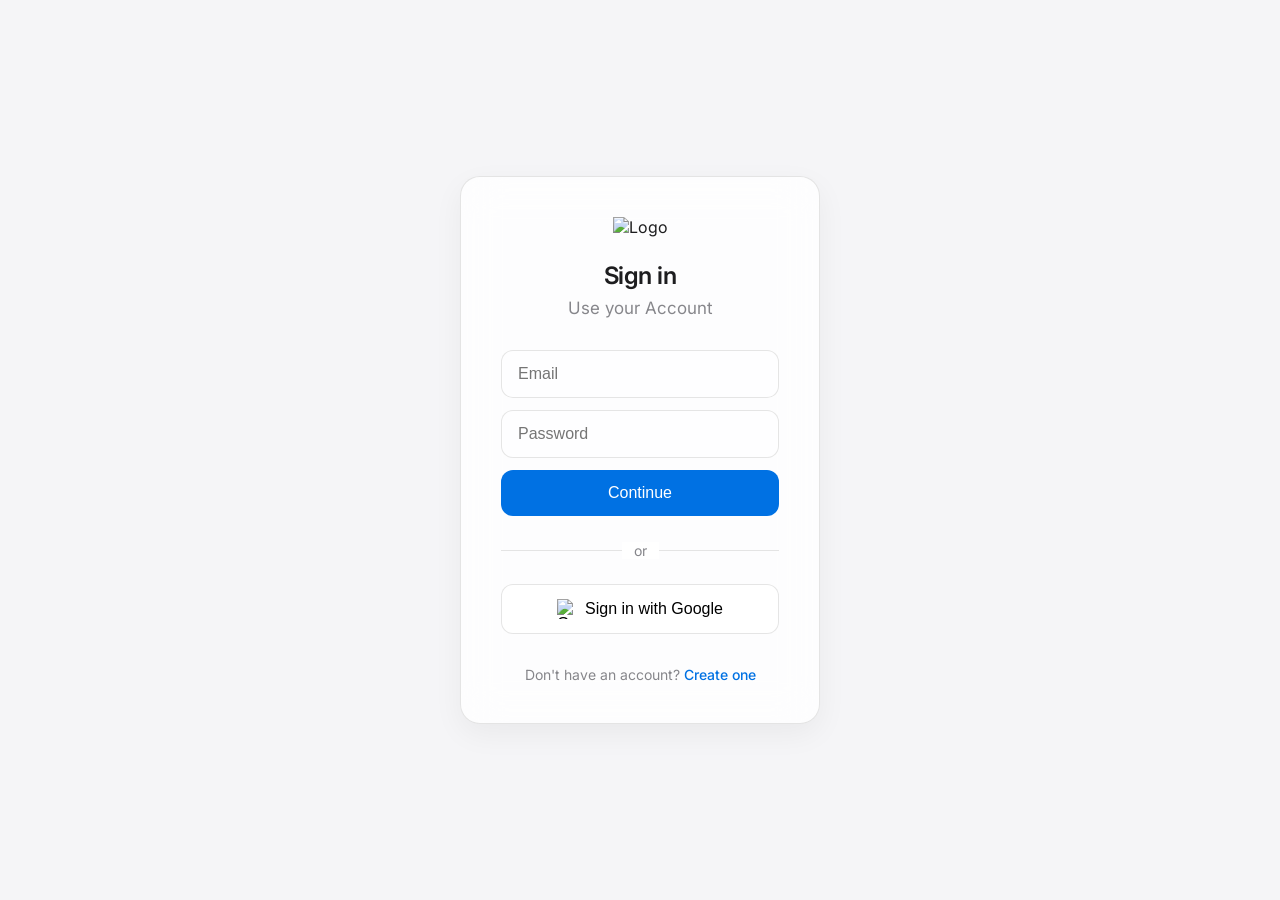
==== index.html @ cf865dab "Initial commit: Apple-style login system" ====
<!DOCTYPE html>
<html lang="en">
<head>
    <meta charset="UTF-8">
    <meta name="viewport" content="width=device-width, initial-scale=1.0">
    <title>Login | World</title>
    <link rel="stylesheet" href="style.css">
    <!-- Google Fonts: Inter -->
    <link rel="preconnect" href="https://fonts.googleapis.com">
    <link rel="preconnect" href="https://fonts.gstatic.com" crossorigin>
    <link href="https://fonts.googleapis.com/css2?family=Inter:wght@300;400;500;600;700&display=swap" rel="stylesheet">
</head>
<body>
    <div id="app">
        <!-- Login Screen -->
        <section id="login-view" class="view active">
            <div class="card">
                <div class="logo-container">
                    <img src="https://img.icons8.com/ios-filled/100/000000/apple-logo.png" alt="Logo" class="logo">
                </div>
                <h1>Sign in</h1>
                <p class="subtitle">Use your Account</p>

                <form id="login-form">
                    <div class="input-group">
                        <input type="email" id="login-email" placeholder="Email" required>
                    </div>
                    <div class="input-group">
                        <input type="password" id="login-password" placeholder="Password" required>
                    </div>
                    
                    <button type="submit" class="btn btn-primary">Continue</button>
                    
                    <div class="divider">
                        <span>or</span>
                    </div>

                    <button type="button" class="btn btn-google">
                        <img src="https://img.icons8.com/color/48/000000/google-logo.png" alt="Google">
                        Sign in with Google
                    </button>
                </form>

                <div class="footer-links">
                    <p>Don't have an account? <a href="#" id="go-to-signup">Create one</a></p>
                </div>
            </div>
        </section>

        <!-- Signup Screen -->
        <section id="signup-view" class="view">
            <div class="card">
                <h1>Create Account</h1>
                <p class="subtitle">Join our community today</p>

                <form id="signup-form">
                    <div class="input-group">
                        <input type="text" id="signup-name" placeholder="Full Name" required>
                    </div>
                    <div class="input-group">
                        <input type="email" id="signup-email" placeholder="Email" required>
                    </div>
                    <div class="input-group">
                        <input type="password" id="signup-password" placeholder="Password" required>
                    </div>
                    
                    <button type="submit" class="btn btn-primary">Create Account</button>
                </form>

                <div class="footer-links">
                    <p>Already have an account? <a href="#" id="go-to-login">Sign in</a></p>
                </div>
            </div>
        </section>

        <!-- Welcome Screen -->
        <section id="welcome-view" class="view">
            <div class="welcome-container">
                <h1 class="welcome-text">Hello World + <span id="user-name-display">User</span></h1>
                <p class="welcome-subtext">Welcome back to your elegant dashboard.</p>
                <button type="button" id="logout-btn" class="btn btn-secondary">Sign out</button>
            </div>
        </section>
    </div>

    <script src="main.js"></script>
</body>
</html>
---- style.css ----
:root {
    --apple-bg: #f5f5f7;
    --apple-primary: #0071e3;
    --apple-primary-hover: #0077ed;
    --apple-text: #1d1d1f;
    --apple-secondary-text: #86868b;
    --apple-card-bg: rgba(255, 255, 255, 0.82);
    --apple-border: rgba(0, 0, 0, 0.1);
    --apple-shadow: 0 10px 30px rgba(0, 0, 0, 0.05);
}

* {
    margin: 0;
    padding: 0;
    box-sizing: border-box;
}

body {
    font-family: 'Inter', -apple-system, BlinkMacSystemFont, sans-serif;
    background-color: var(--apple-bg);
    color: var(--apple-text);
    display: flex;
    justify-content: center;
    align-items: center;
    min-height: 100vh;
    overflow-x: hidden;
}

#app {
    width: 100%;
    max-width: 400px;
    position: relative;
    padding: 20px;
}

.view {
    display: none;
    opacity: 0;
    transform: translateY(10px);
    transition: opacity 0.4s ease, transform 0.4s ease;
}

.view.active {
    display: block;
    opacity: 1;
    transform: translateY(0);
}

.card {
    background-color: var(--apple-card-bg);
    backdrop-filter: blur(20px);
    -webkit-backdrop-filter: blur(20px);
    border: 1px solid var(--apple-border);
    border-radius: 20px;
    padding: 40px;
    box-shadow: var(--apple-shadow);
    text-align: center;
}

.logo-container {
    margin-bottom: 24px;
}

.logo {
    width: 32px;
    height: 32px;
}

h1 {
    font-size: 24px;
    font-weight: 600;
    margin-bottom: 8px;
    letter-spacing: -0.5px;
}

.subtitle {
    color: var(--apple-secondary-text);
    font-size: 17px;
    margin-bottom: 32px;
}

.input-group {
    margin-bottom: 12px;
}

input {
    width: 100%;
    padding: 14px 16px;
    border-radius: 12px;
    border: 1px solid var(--apple-border);
    background-color: rgba(255, 255, 255, 0.5);
    font-size: 16px;
    transition: border-color 0.2s ease, background-color 0.2s ease;
}

input:focus {
    outline: none;
    border-color: var(--apple-primary);
    background-color: #fff;
}

.btn {
    width: 100%;
    padding: 14px;
    border-radius: 12px;
    font-size: 16px;
    font-weight: 500;
    cursor: pointer;
    transition: all 0.2s ease;
    border: none;
    display: flex;
    align-items: center;
    justify-content: center;
    gap: 8px;
    margin-top: 10px;
}

.btn-primary {
    background-color: var(--apple-primary);
    color: white;
}

.btn-primary:hover {
    background-color: var(--apple-primary-hover);
}

.btn-secondary {
    background-color: transparent;
    border: 1px solid var(--apple-primary);
    color: var(--apple-primary);
}

.btn-secondary:hover {
    background-color: rgba(0, 113, 227, 0.05);
}

.btn-google {
    background-color: #fff;
    border: 1px solid var(--apple-border);
    color: #000;
}

.btn-google img {
    width: 20px;
    height: 20px;
}

.btn-google:hover {
    background-color: #f5f5f7;
}

.divider {
    margin: 24px 0;
    position: relative;
    text-align: center;
}

.divider::before {
    content: '';
    position: absolute;
    top: 50%;
    left: 0;
    right: 0;
    height: 1px;
    background-color: var(--apple-border);
}

.divider span {
    position: relative;
    background-color: white;
    padding: 0 12px;
    color: var(--apple-secondary-text);
    font-size: 14px;
}

.footer-links {
    margin-top: 32px;
    font-size: 14px;
    color: var(--apple-secondary-text);
}

.footer-links a {
    color: var(--apple-primary);
    text-decoration: none;
    font-weight: 500;
}

.footer-links a:hover {
    text-decoration: underline;
}

/* Welcome View */
.welcome-container {
    text-align: center;
    padding: 40px;
    animation: fadeIn 1s ease-out;
}

.welcome-text {
    font-size: 42px;
    font-weight: 700;
    margin-bottom: 16px;
    background: linear-gradient(135deg, #000 0%, #444 100%);
    -webkit-background-clip: text;
    -webkit-text-fill-color: transparent;
}

.welcome-subtext {
    color: var(--apple-secondary-text);
    font-size: 20px;
    margin-bottom: 32px;
}

@keyframes fadeIn {
    from { opacity: 0; transform: scale(0.95); }
    to { opacity: 1; transform: scale(1); }
}

/* Responsive adjustments */
@media (max-width: 480px) {
    .card {
        padding: 30px 20px;
    }
}
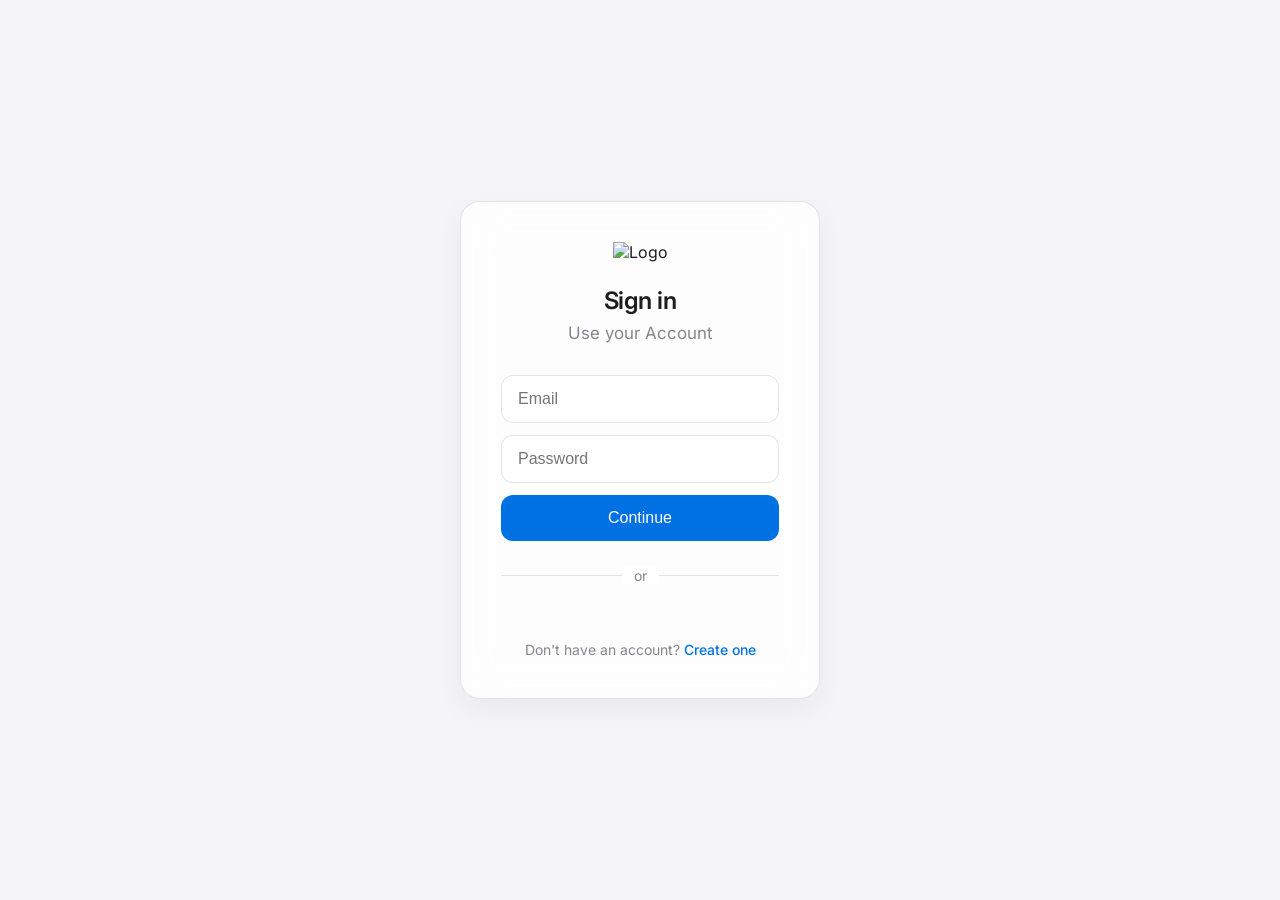
==== commit 2fc6b2f2: "Implement real Google OAuth using GSI" ====
--- a/index.html
+++ b/index.html
@@ -9,6 +9,8 @@
     <link rel="preconnect" href="https://fonts.googleapis.com">
     <link rel="preconnect" href="https://fonts.gstatic.com" crossorigin>
     <link href="https://fonts.googleapis.com/css2?family=Inter:wght@300;400;500;600;700&display=swap" rel="stylesheet">
+    <!-- Google Identity Services -->
+    <script src="https://accounts.google.com/gsi/client" async defer></script>
 </head>
 <body>
     <div id="app">
@@ -35,10 +37,21 @@
                         <span>or</span>
                     </div>
 
-                    <button type="button" class="btn btn-google">
-                        <img src="https://img.icons8.com/color/48/000000/google-logo.png" alt="Google">
-                        Sign in with Google
-                    </button>
+                    <!-- Real Google Login -->
+                    <div id="g_id_onload"
+                         data-client_id="266768397375-5mg3ssa1orhppov304fnk35uhtrejo8k.apps.googleusercontent.com"
+                         data-callback="handleCredentialResponse"
+                         data-auto_prompt="false">
+                    </div>
+                    <div class="g_id_signin"
+                         data-type="standard"
+                         data-size="large"
+                         data-theme="outline"
+                         data-text="sign_in_with"
+                         data-shape="rectangular"
+                         data-logo_alignment="left"
+                         style="display: flex; justify-content: center; margin-top: 16px;">
+                    </div>
                 </form>
 
                 <div class="footer-links">
@@ -76,8 +89,9 @@
         <!-- Welcome Screen -->
         <section id="welcome-view" class="view">
             <div class="welcome-container">
-                <h1 class="welcome-text">Hello World + <span id="user-name-display">User</span></h1>
+                <h1 class="welcome-text">Hello, <span id="user-name-display">User</span></h1>
                 <p class="welcome-subtext">Welcome back to your elegant dashboard.</p>
+                <a href="dotart.html" class="btn btn-primary" style="text-decoration:none;display:inline-flex;align-items:center;justify-content:center;margin-top:8px;">Open DotArt Maker →</a>
                 <button type="button" id="logout-btn" class="btn btn-secondary">Sign out</button>
             </div>
         </section>
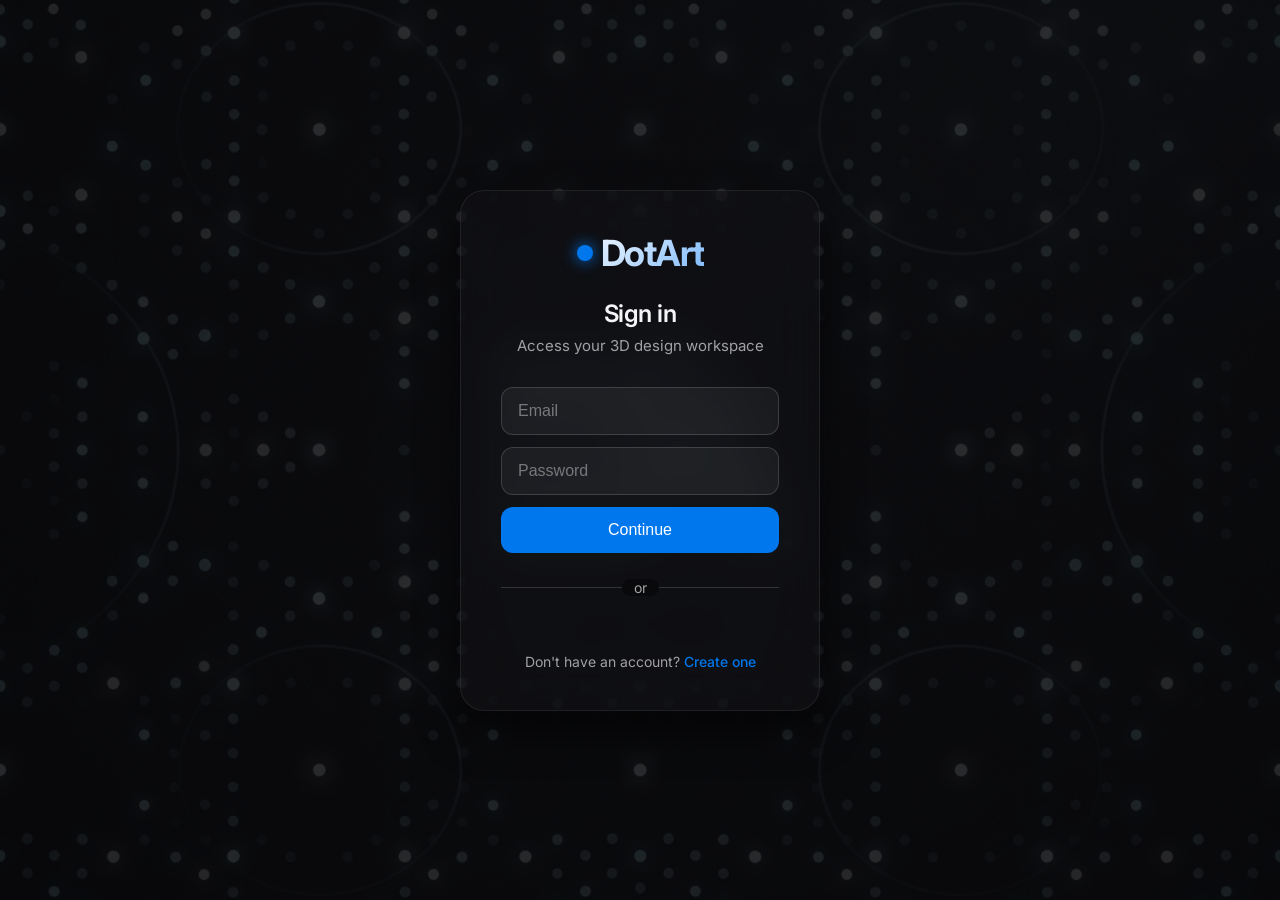
==== commit 9886b002: "UI upgrade: Dark mode, DotArt branding, and background monogram" ====
--- a/index.html
+++ b/index.html
@@ -18,10 +18,13 @@
         <section id="login-view" class="view active">
             <div class="card">
                 <div class="logo-container">
-                    <img src="https://img.icons8.com/ios-filled/100/000000/apple-logo.png" alt="Logo" class="logo">
+                    <div class="dotart-logo-text">
+                        <span class="dotart-logo-symbol"></span>
+                        DotArt
+                    </div>
                 </div>
                 <h1>Sign in</h1>
-                <p class="subtitle">Use your Account</p>
+                <p class="subtitle">Access your 3D design workspace</p>
 
                 <form id="login-form">
                     <div class="input-group">
@@ -46,7 +49,7 @@
                     <div class="g_id_signin"
                          data-type="standard"
                          data-size="large"
-                         data-theme="outline"
+                         data-theme="filled_black"
                          data-text="sign_in_with"
                          data-shape="rectangular"
                          data-logo_alignment="left"
@@ -63,8 +66,14 @@
         <!-- Signup Screen -->
         <section id="signup-view" class="view">
             <div class="card">
+                <div class="logo-container">
+                    <div class="dotart-logo-text" style="font-size: 28px;">
+                        <span class="dotart-logo-symbol" style="width: 12px; height: 12px;"></span>
+                        DotArt
+                    </div>
+                </div>
                 <h1>Create Account</h1>
-                <p class="subtitle">Join our community today</p>
+                <p class="subtitle">Join the 3D designer community</p>
 
                 <form id="signup-form">
                     <div class="input-group">
--- a/style.css
+++ b/style.css
@@ -1,12 +1,13 @@
 :root {
-    --apple-bg: #f5f5f7;
-    --apple-primary: #0071e3;
-    --apple-primary-hover: #0077ed;
-    --apple-text: #1d1d1f;
-    --apple-secondary-text: #86868b;
-    --apple-card-bg: rgba(255, 255, 255, 0.82);
-    --apple-border: rgba(0, 0, 0, 0.1);
-    --apple-shadow: 0 10px 30px rgba(0, 0, 0, 0.05);
+    --apple-bg: #09090b;
+    --apple-primary: #0077ed;
+    --apple-primary-hover: #0088ff;
+    --apple-text: #f5f5f7;
+    --apple-secondary-text: #a1a1a6;
+    --apple-card-bg: rgba(20, 20, 25, 0.4);
+    --apple-card-border: rgba(255, 255, 255, 0.08);
+    --apple-border: rgba(255, 255, 255, 0.15);
+    --apple-shadow: 0 20px 40px rgba(0, 0, 0, 0.6);
 }
 
 * {
@@ -18,6 +19,12 @@
 body {
     font-family: 'Inter', -apple-system, BlinkMacSystemFont, sans-serif;
     background-color: var(--apple-bg);
+    background-image: url('bg-monogram.png');
+    background-size: cover;
+    background-position: center;
+    background-attachment: fixed;
+    /* Soften the monogram so it's elegant */
+    box-shadow: inset 0 0 0 2000px rgba(9, 9, 11, 0.85);
     color: var(--apple-text);
     display: flex;
     justify-content: center;
@@ -37,7 +44,7 @@
     display: none;
     opacity: 0;
     transform: translateY(10px);
-    transition: opacity 0.4s ease, transform 0.4s ease;
+    transition: opacity 0.4s cubic-bezier(0.16, 1, 0.3, 1), transform 0.4s cubic-bezier(0.16, 1, 0.3, 1);
 }
 
 .view.active {
@@ -48,10 +55,10 @@
 
 .card {
     background-color: var(--apple-card-bg);
-    backdrop-filter: blur(20px);
-    -webkit-backdrop-filter: blur(20px);
-    border: 1px solid var(--apple-border);
-    border-radius: 20px;
+    backdrop-filter: blur(24px);
+    -webkit-backdrop-filter: blur(24px);
+    border: 1px solid var(--apple-card-border);
+    border-radius: 24px;
     padding: 40px;
     box-shadow: var(--apple-shadow);
     text-align: center;
@@ -59,11 +66,31 @@
 
 .logo-container {
     margin-bottom: 24px;
-}
-
-.logo {
-    width: 32px;
-    height: 32px;
+    display: flex;
+    justify-content: center;
+}
+
+/* New custom DotArt Logo styling */
+.dotart-logo-text {
+    font-size: 36px;
+    font-weight: 700;
+    letter-spacing: -1.5px;
+    background: linear-gradient(135deg, #ffffff 0%, #7dbafc 100%);
+    -webkit-background-clip: text;
+    background-clip: text;
+    -webkit-text-fill-color: transparent;
+    display: flex;
+    align-items: center;
+    gap: 8px;
+}
+
+.dotart-logo-symbol {
+    display: inline-block;
+    width: 16px;
+    height: 16px;
+    background-color: var(--apple-primary);
+    border-radius: 50%;
+    box-shadow: 0 0 15px var(--apple-primary);
 }
 
 h1 {
@@ -75,7 +102,7 @@
 
 .subtitle {
     color: var(--apple-secondary-text);
-    font-size: 17px;
+    font-size: 15px;
     margin-bottom: 32px;
 }
 
@@ -88,15 +115,20 @@
     padding: 14px 16px;
     border-radius: 12px;
     border: 1px solid var(--apple-border);
-    background-color: rgba(255, 255, 255, 0.5);
+    background-color: rgba(255, 255, 255, 0.05);
+    color: white;
     font-size: 16px;
     transition: border-color 0.2s ease, background-color 0.2s ease;
+}
+
+input::placeholder {
+    color: rgba(255, 255, 255, 0.4);
 }
 
 input:focus {
     outline: none;
     border-color: var(--apple-primary);
-    background-color: #fff;
+    background-color: rgba(255, 255, 255, 0.1);
 }
 
 .btn {
@@ -122,31 +154,17 @@
 
 .btn-primary:hover {
     background-color: var(--apple-primary-hover);
+    transform: scale(1.02);
 }
 
 .btn-secondary {
     background-color: transparent;
-    border: 1px solid var(--apple-primary);
-    color: var(--apple-primary);
+    border: 1px solid var(--apple-card-border);
+    color: white;
 }
 
 .btn-secondary:hover {
-    background-color: rgba(0, 113, 227, 0.05);
-}
-
-.btn-google {
-    background-color: #fff;
-    border: 1px solid var(--apple-border);
-    color: #000;
-}
-
-.btn-google img {
-    width: 20px;
-    height: 20px;
-}
-
-.btn-google:hover {
-    background-color: #f5f5f7;
+    background-color: rgba(255, 255, 255, 0.05);
 }
 
 .divider {
@@ -167,10 +185,11 @@
 
 .divider span {
     position: relative;
-    background-color: white;
+    background-color: var(--apple-bg); /* to match card blending */
     padding: 0 12px;
     color: var(--apple-secondary-text);
     font-size: 14px;
+    border-radius: 12px;
 }
 
 .footer-links {
@@ -193,21 +212,22 @@
 .welcome-container {
     text-align: center;
     padding: 40px;
-    animation: fadeIn 1s ease-out;
+    animation: fadeIn 1s cubic-bezier(0.16, 1, 0.3, 1);
 }
 
 .welcome-text {
     font-size: 42px;
     font-weight: 700;
     margin-bottom: 16px;
-    background: linear-gradient(135deg, #000 0%, #444 100%);
+    background: linear-gradient(135deg, #ffffff 0%, #888888 100%);
     -webkit-background-clip: text;
+    background-clip: text;
     -webkit-text-fill-color: transparent;
 }
 
 .welcome-subtext {
     color: var(--apple-secondary-text);
-    font-size: 20px;
+    font-size: 18px;
     margin-bottom: 32px;
 }
 
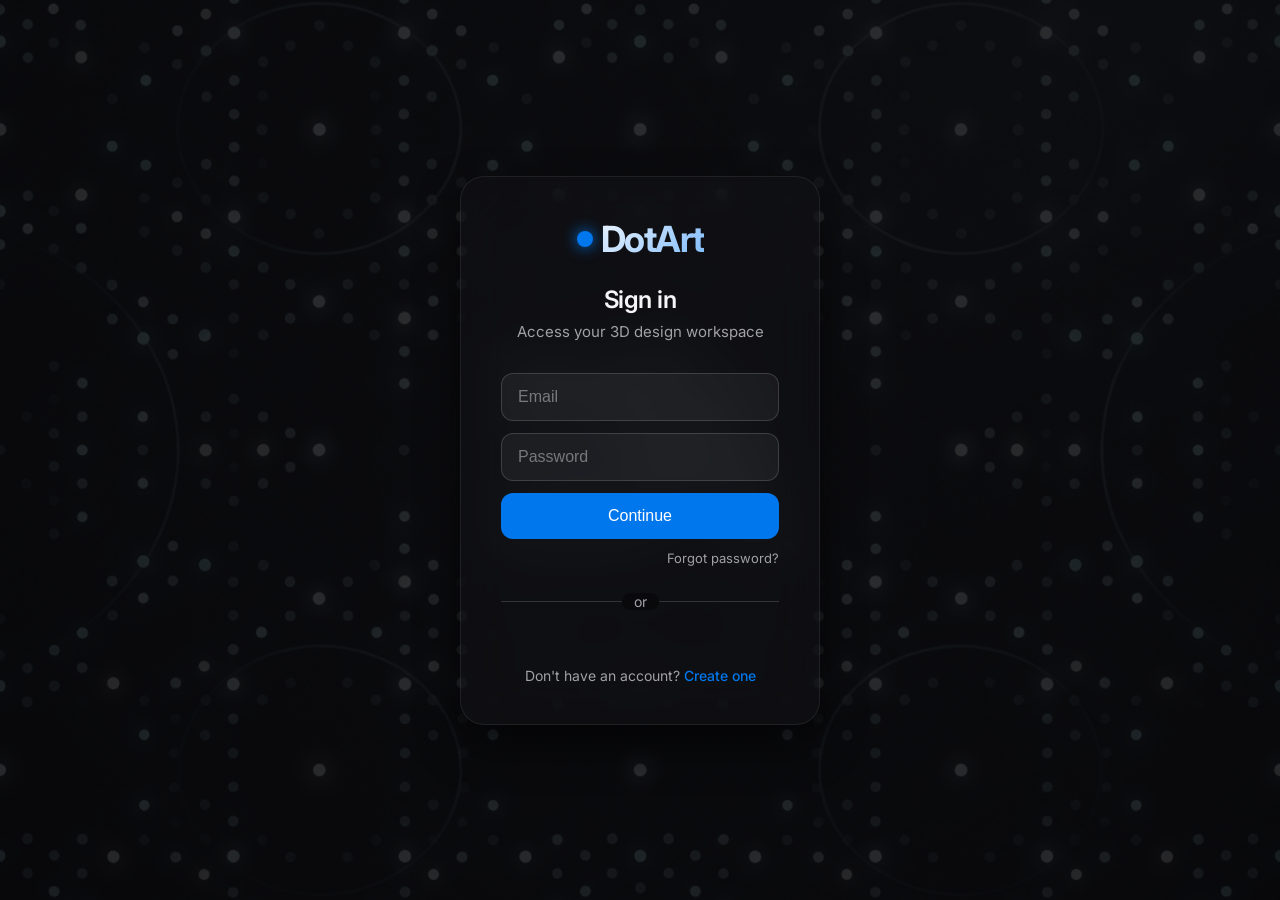
==== commit 5194fd75: "feat: Add manual login, CSV checking, reset flows and secure dotart route" ====
--- a/index.html
+++ b/index.html
@@ -34,7 +34,12 @@
                         <input type="password" id="login-password" placeholder="Password" required>
                     </div>
                     
-                    <button type="submit" class="btn btn-primary">Continue</button>
+                    <div id="login-error-msg" style="color: #ff453a; font-size: 13px; margin-bottom: 12px; display: none;">Invalid email or password</div>
+                    <button type="submit" class="btn btn-primary" id="login-submit-btn">Continue</button>
+                    
+                    <div style="text-align: right; margin-top: 8px;">
+                        <a href="#" id="go-to-forgot" style="color: var(--apple-secondary-text); font-size: 13px; text-decoration: none;">Forgot password?</a>
+                    </div>
                     
                     <div class="divider">
                         <span>or</span>
@@ -95,12 +100,49 @@
             </div>
         </section>
 
+        <!-- Forgot Password Screen -->
+        <section id="forgot-view" class="view">
+            <div class="card">
+                <div class="logo-container">
+                    <div class="dotart-logo-text" style="font-size: 28px;">
+                        <span class="dotart-logo-symbol" style="width: 12px; height: 12px;"></span>
+                        DotArt
+                    </div>
+                </div>
+                <h1>Reset Password</h1>
+                <p class="subtitle">Enter your email to receive instructions</p>
+
+                <form id="forgot-form">
+                    <div class="input-group">
+                        <input type="email" id="forgot-email" placeholder="Email" required>
+                    </div>
+                    
+                    <div id="forgot-msg" style="font-size: 13px; margin-bottom: 12px; display: none;"></div>
+                    <button type="submit" class="btn btn-primary" id="forgot-submit-btn">Send Reset Link</button>
+                </form>
+
+                <div class="footer-links">
+                    <p>Remembered your password? <a href="#" id="go-to-login-from-forgot">Sign in</a></p>
+                </div>
+            </div>
+        </section>
+
         <!-- Welcome Screen -->
         <section id="welcome-view" class="view">
             <div class="welcome-container">
                 <h1 class="welcome-text">Hello, <span id="user-name-display">User</span></h1>
                 <p class="welcome-subtext">Welcome back to your elegant dashboard.</p>
-                <a href="dotart.html" class="btn btn-primary" style="text-decoration:none;display:inline-flex;align-items:center;justify-content:center;margin-top:8px;">Open DotArt Maker →</a>
+                <div id="license-key-section" style="display: none; margin-bottom: 24px; text-align: left; background: rgba(0,0,0,0.2); padding: 20px; border-radius: 16px; border: 1px solid rgba(255,255,255,0.05);">
+                    <p style="color: var(--apple-secondary-text); font-size: 14px; margin-bottom: 12px; font-weight: 500;">Access Restricted</p>
+                    <p style="font-size: 16px; margin-bottom: 16px;">Please enter your DotArt Access Key to unlock the system.</p>
+                    <div class="input-group">
+                        <input type="text" id="license-key-input" placeholder="XXX-XXX-XXX" maxlength="11" style="text-align: center; letter-spacing: 2px; font-family: monospace; font-size: 18px;">
+                    </div>
+                    <button type="button" id="verify-key-btn" class="btn btn-primary" style="margin-top: 16px;">Verify Key</button>
+                    <p id="key-error-msg" style="color: #ff453a; font-size: 13px; margin-top: 12px; display: none; text-align: center;"></p>
+                </div>
+
+                <a href="dotart.html" id="open-dotart-btn" class="btn btn-primary" style="text-decoration:none;display:none;align-items:center;justify-content:center;margin-top:8px;">Open DotArt Maker →</a>
                 <button type="button" id="logout-btn" class="btn btn-secondary">Sign out</button>
             </div>
         </section>
